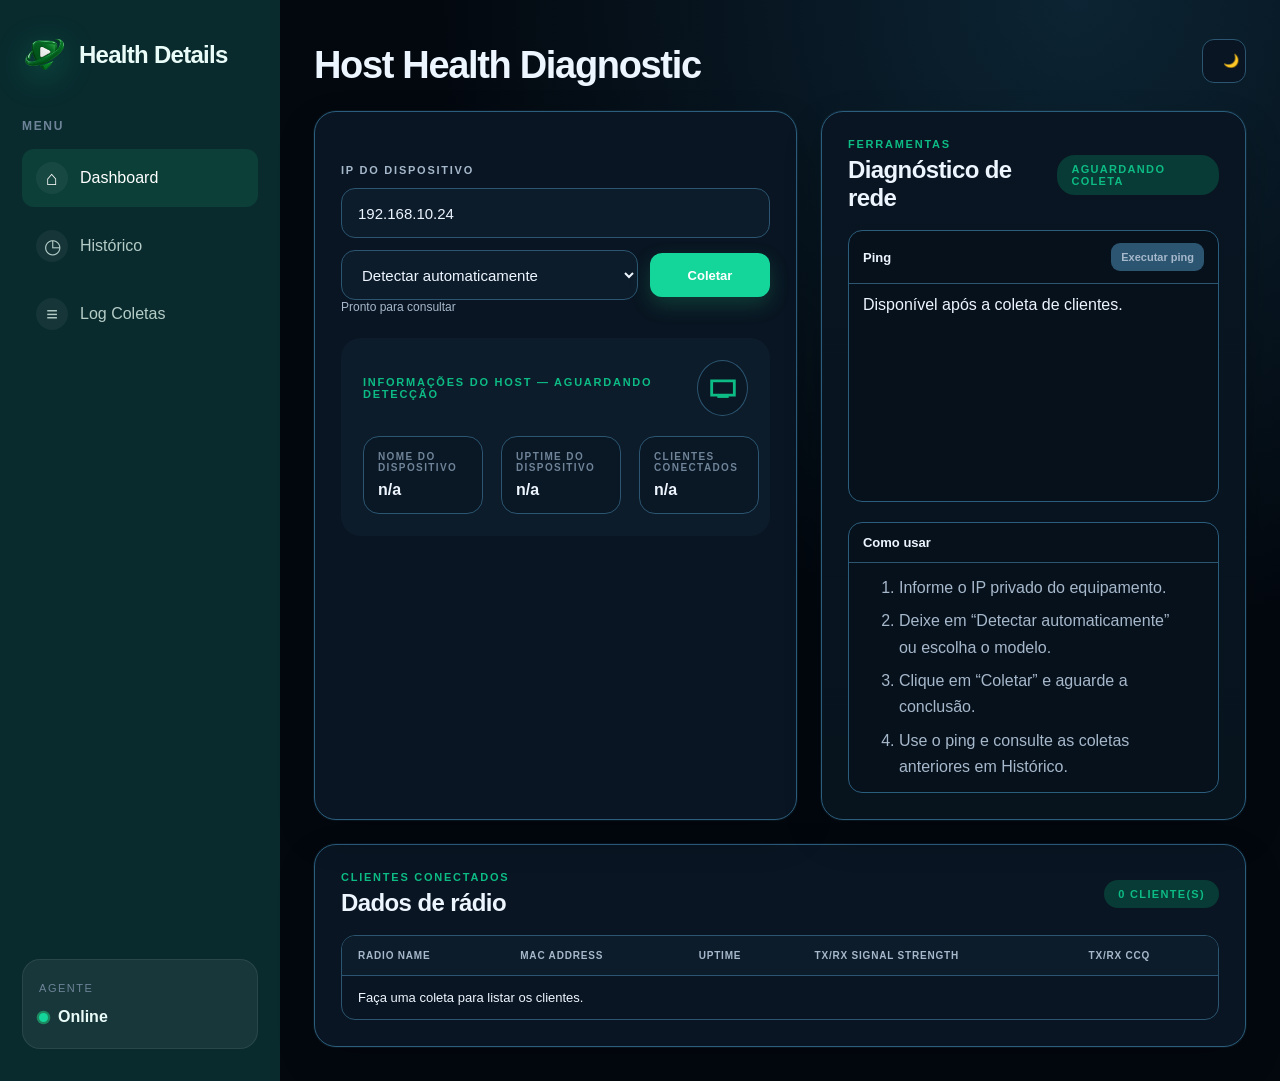
==== login.html @ c727311e "Prepare Vercel session and authenticated agent proxy" ====
<!DOCTYPE html>
<html lang="pt-BR">
<head>
  <meta charset="UTF-8" />
  <meta name="viewport" content="width=device-width, initial-scale=1.0" />
  <title>Acesso · Health Details</title>
  <link rel="icon" type="image/png" href="assets/health-details-logo.png" />
  <link rel="stylesheet" href="styles.css" />
</head>
<body>
  <main class="access-page">
    <form class="access-card" id="accessForm">
      <img class="brand__icon" src="assets/health-details-logo.png" alt="Health Details" />
      <span class="panel__kicker">Acesso interno</span>
      <h1>Health Details</h1>
      <p>Informe a senha de acesso para continuar.</p>
      <label for="accessPassword">Senha</label>
      <input id="accessPassword" name="password" type="password" autocomplete="current-password" required />
      <button class="primary-button" type="submit">Entrar</button>
      <div class="status-text" id="accessStatus" aria-live="polite"></div>
    </form>
  </main>
  <script>
    const form = document.getElementById('accessForm');
    const status = document.getElementById('accessStatus');
    fetch('/api/auth/session', { cache: 'no-store' }).then((response) => response.json()).then((session) => {
      if (!session.required || session.authenticated) window.location.replace('/');
    }).catch(() => window.location.replace('/'));
    form.addEventListener('submit', async (event) => {
      event.preventDefault();
      status.textContent = 'Verificando…';
      const response = await fetch('/api/auth/login', { method: 'POST', headers: { 'Content-Type': 'application/json' }, body: JSON.stringify({ password: form.password.value }) });
      const result = await response.json();
      if (response.ok) window.location.replace('/');
      else status.textContent = result.message || 'Não foi possível entrar.';
    });
  </script>
</body>
</html>
---- styles.css ----
* {
  box-sizing: border-box;
  -webkit-font-smoothing: antialiased;
}

:root {
  --bg: #03080f;
  --panel: #091522;
  --panel-soft: #0d1c2b;
  --text: #edf5ff;
  --text-soft: #a6b8cb;
  --text-light: #6f8499;
  --muted: #8297aa;
  --line: #2b5570;
  --green: #14d69a;
  --green-dark: #0dbb84;
  --green-soft: #083b35;
  --blue: #22c6df;
  --blue-soft: #082f3b;
  --orange: #f2b94b;
  --orange-soft: #3c2c0b;
  --red: #ef6b73;
  --red-soft: #3b1720;
  --shadow: rgba(0, 0, 0, 0.34);
  --font: "Inter", "Segoe UI", Arial, sans-serif;
}

body {
  margin: 0;
  color: var(--text);
  background: radial-gradient(circle at 84% 0%, #0c2433 0%, var(--bg) 42%);
  font-family: var(--font);
}

.app-shell { min-height: 100vh; display: flex; }

.sidebar {
  width: 280px;
  background: #092b2e;
  color: #eafcf8;
  padding: 32px 22px;
  display: flex;
  flex-direction: column;
  gap: 34px;
}

.brand {
  display: flex;
  align-items: center;
  gap: 12px;
}

.brand__icon {
  width: 45px;
  height: 45px;
  border-radius: 50%;
  object-fit: contain;
  filter: drop-shadow(0 8px 16px rgba(20, 214, 154, .28));
}

.brand__icon svg {
  width: 30px;
  height: 30px;
}

.brand__text {
  font-size: 24px;
  font-weight: 800;
  letter-spacing: -0.03em;
}

.navigation {
  margin-top: 8px;
}

.nav-label {
  font-size: 12px;
  font-weight: 800;
  letter-spacing: 0.14em;
  text-transform: uppercase;
  color: var(--text-light);
  margin-bottom: 16px;
}

.nav-link {
  width: 100%;
  border: 0;
  background: transparent;
  font: inherit;
  text-align: left;
  cursor: pointer;
  display: flex;
  align-items: center;
  gap: 12px;
  padding: 13px 14px;
  border-radius: 12px;
  color: #b5ccc7;
  text-decoration: none;
  margin-bottom: 10px;
  transition: 0.2s ease;
}

.nav-link:hover,
.nav-link.active {
  background: rgba(34, 181, 115, 0.14);
  color: #fff;
}

.nav-link__icon {
  width: 32px;
  height: 32px;
  border-radius: 50%;
  display: flex;
  align-items: center;
  justify-content: center;
  background: rgba(255, 255, 255, 0.05);
  font-size: 20px;
}

.sidebar-card {
  margin-top: auto;
  background: rgba(255, 255, 255, 0.06);
  border: 1px solid rgba(255, 255, 255, 0.08);
  border-radius: 18px;
  padding: 22px 16px;
}

.sidebar-card__label {
  font-size: 11px;
  color: var(--text-light);
  letter-spacing: 0.14em;
  text-transform: uppercase;
}

.sidebar-card__status {
  margin-top: 14px;
  display: flex;
  align-items: center;
  gap: 10px;
}

.sidebar-card__text {
  font-size: 16px;
  font-weight: 700;
}

.pulse-dot {
  width: 9px;
  height: 9px;
  border-radius: 50%;
  background: var(--green);
  box-shadow: 0 0 0 0 rgba(34, 181, 115, 0.8);
  animation: pulse 2s infinite;
}

.sidebar-footer {
  margin-top: auto;
  border-top: 1px solid rgba(255, 255, 255, 0.10);
  padding-top: 22px;
  display: flex;
  align-items: center;
  gap: 12px;
  color: var(--text-light);
  font-size: 13px;
}

.sidebar-footer__icon {
  color: var(--green);
  font-size: 22px;
}

.main {
  flex: 1;
  min-width: 0;
  padding: 34px;
}

.topbar {
  display: flex;
  align-items: center;
  justify-content: space-between;
  gap: 24px;
}

.section-kicker,
.panel__kicker {
  display: block;
  color: var(--green-dark);
  font-size: 11px;
  font-weight: 800;
  text-transform: uppercase;
  letter-spacing: 0.16em;
}

.topbar h1 {
  margin: 10px 0 0;
  font-size: clamp(30px, 3vw, 38px);
  letter-spacing: -0.035em;
}

.topbar__right {
  display: flex;
  gap: 12px;
  align-items: center;
}

.icon-button,
.primary-button,
.ghost-button {
  min-height: 44px;
  padding: 10px 20px;
  border-radius: 12px;
  font-family: inherit;
  font-size: 13px;
  font-weight: 800;
  cursor: pointer;
  transition: 0.2s ease;
}

.icon-button {
  width: 44px;
  background: var(--panel);
  color: var(--text);
  border: 1px solid var(--line);
}

.icon-button:hover,
.ghost-button:hover {
  transform: translateY(-2px);
}

.primary-button {
  background: var(--green);
  color: white;
  border: none;
  box-shadow: 0 8px 20px rgba(34, 181, 115, 0.24);
}

.primary-button:hover {
  background: var(--green-dark);
}

.button-icon {
  margin-right: 8px;
}

.ghost-button {
  background: var(--panel-soft);
  color: var(--green-dark);
  border: 1px solid var(--line);
}

.content-grid {
  margin-top: 24px;
  display: grid;
  grid-template-columns: minmax(0, 1fr) minmax(0, 0.88fr);
  gap: 24px;
}

.panel {
  background: var(--panel);
  border-radius: 22px;
  padding: 26px;
  box-shadow: 0 10px 36px var(--shadow);
  border: 1px solid rgba(89, 156, 124, 0.05);
}

.panel__header {
  display: flex;
  align-items: center;
  justify-content: space-between;
  gap: 16px;
}

.panel__header h2 {
  margin: 6px 0 0;
  font-size: 24px;
  letter-spacing: -0.025em;
}

.panel__header.compact h2 {
  font-size: 22px;
}

.panel__badge {
  background: var(--green-soft);
  color: var(--green-dark);
  border-radius: 18px;
  padding: 8px 14px;
  font-weight: 800;
  font-size: 11px;
  letter-spacing: 0.12em;
  text-transform: uppercase;
}

.panel__badge.success {
  background: var(--green-soft);
  color: var(--green-dark);
}

.panel__badge.warning {
  background: var(--orange-soft);
  color: #925a17;
}

.panel__badge.danger {
  background: var(--red-soft);
  color: #a34241;
}

.verification {
  margin-top: 26px;
}

.control-label {
  font-size: 11px;
  font-weight: 800;
  color: var(--text-soft);
  text-transform: uppercase;
  letter-spacing: 0.16em;
}

.input-row {
  display: flex;
  flex-wrap: wrap;
  gap: 12px;
  align-items: center;
  margin-top: 12px;
}

.input-row input[type="text"],
.input-row select {
  flex: 1 1 180px;
  min-height: 50px;
  background: var(--panel-soft);
  border: 1px solid var(--line);
  border-radius: 14px;
  padding: 14px 16px;
  color: var(--text);
  font-size: 15px;
  outline: none;
}

.input-row input[type="text"]:focus {
  border-color: var(--green);
  box-shadow: 0 0 0 3px rgba(34, 181, 115, 0.14);
}

.access-page { min-height: 100vh; display: grid; place-items: center; padding: 24px; }
.access-card { width: min(400px, 100%); display: grid; gap: 14px; padding: 32px; border: 1px solid #2b5d7c; border-radius: 22px; background: var(--panel); box-shadow: 0 20px 60px var(--shadow); }
.access-card h1 { margin: 0; font-size: 30px; }
.access-card p { margin: 0 0 6px; color: var(--text-soft); }
.access-card label { color: var(--text-soft); font-size: 12px; font-weight: 700; }
.access-card input { min-height: 48px; border: 1px solid var(--line); border-radius: 12px; padding: 12px 14px; color: var(--text); background: var(--panel-soft); font: inherit; }

.input-row select:focus {
  border-color: var(--green);
  box-shadow: 0 0 0 3px rgba(34, 181, 115, 0.14);
  outline: none;
}

.input-row .primary-button {
  min-width: 120px;
}

.inline-row {
  justify-content: space-between;
  flex-wrap: wrap;
  gap: 14px;
}

.check-row {
  display: flex;
  align-items: center;
  gap: 10px;
  font-size: 12px;
  color: var(--text-soft);
}

.check-row input[type="checkbox"] {
  accent-color: var(--green);
}

.status-text {
  color: var(--text-soft);
  font-size: 12px;
}

.device-profile {
  margin-top: 24px;
  background: var(--panel-soft);
  border-radius: 20px;
  padding: 22px;
}

.device-profile__header {
  display: flex;
  align-items: center;
  justify-content: space-between;
}

.device-profile__header h3 {
  margin: 8px 0 0;
  font-size: 30px;
  letter-spacing: -0.03em;
}

.device-icon {
  width: 56px;
  height: 56px;
  border-radius: 50%;
  background: white;
  display: flex;
  align-items: center;
  justify-content: center;
  color: var(--green-dark);
  border: 1px solid var(--line);
}

.device-icon svg {
  width: 34px;
  height: 34px;
  fill: none;
  stroke: currentColor;
  stroke-width: 2;
}

.device-grid {
  margin-top: 20px;
  display: grid;
  grid-template-columns: repeat(3, minmax(120px, 1fr));
  gap: 18px;
}

.clients-panel {
  grid-column: 1 / -1;
  margin-top: 24px;
}

.collection-log-panel {
  grid-column: 1 / -1;
  margin-top: 0;
}

.collection-log {
  min-height: 120px;
  max-height: 220px;
  overflow: auto;
  margin-top: 18px;
  padding: 14px 16px;
  border-radius: 14px;
  background: #102b2d;
  color: #cce8df;
  font: 12px/1.75 ui-monospace, SFMono-Regular, Menlo, monospace;
}

.clients-table-wrap {
  overflow-x: auto;
  margin-top: 18px;
  border: 1px solid var(--line);
  border-radius: 14px;
}

.clients-table {
  width: 100%;
  min-width: 760px;
  border-collapse: collapse;
  font-size: 13px;
}

.clients-table th,
.clients-table td {
  padding: 14px 16px;
  text-align: left;
  border-bottom: 1px solid var(--line);
}

.clients-table th {
  color: var(--text-soft);
  font-size: 10px;
  letter-spacing: .08em;
  text-transform: uppercase;
  background: var(--panel-soft);
}

.clients-table tr:last-child td {
  border-bottom: 0;
}

.clients-table td {
  color: var(--text);
}

.device-detail {
  background: white;
  border-radius: 16px;
  padding: 14px;
  border: 1px solid var(--line);
}

.device-detail__label {
  display: block;
  color: var(--text-light);
  font-size: 10px;
  font-weight: 700;
  text-transform: uppercase;
  letter-spacing: 0.14em;
}

.device-detail__value {
  display: block;
  margin-top: 8px;
  color: var(--text);
  font-size: 16px;
  font-weight: 800;
  overflow-wrap: anywhere;
}

.monitor-stack {
  display: grid;
  gap: 20px;
  margin-top: 18px;
}

.monitor-window {
  min-width: 0;
  border: 1px solid var(--line);
  border-radius: 14px;
  background: rgba(255, 255, 255, .72);
  overflow: hidden;
}

.monitor-window__header {
  display: flex;
  align-items: center;
  justify-content: space-between;
  gap: 10px;
  padding: 12px 14px;
  border-bottom: 1px solid var(--line);
}

.monitor-window__title {
  font-size: 13px;
  font-weight: 800;
}

.monitor-action {
  border: 0;
  border-radius: 9px;
  padding: 8px 10px;
  background: var(--green);
  color: white;
  font: inherit;
  font-size: 11px;
  font-weight: 800;
  cursor: pointer;
}

.monitor-action:disabled {
  cursor: not-allowed;
  background: var(--line);
  color: var(--text-soft);
}

.monitor-window__body {
  padding: 12px 14px;
}

.monitor-window__text,
.monitor-output,
.clients-table td,
.collection-log {
  overflow-wrap: anywhere;
  word-break: break-word;
}

.panel-health {
  background: linear-gradient(180deg, #ffffff 0%, #eefbf7 100%);
}

.health-rings {
  display: flex;
  align-items: center;
  justify-content: center;
  margin: 28px 0 16px;
}

.health-ring {
  width: 150px;
  height: 150px;
  border-radius: 50%;
  background: conic-gradient(var(--green) var(--health-score, 97%), #dcebe7 var(--health-score, 97%));
  display: flex;
  align-items: center;
  justify-content: center;
  box-shadow: inset 0 0 0 2px var(--panel);
}

.health-ring__inner {
  width: 118px;
  height: 118px;
  border-radius: 50%;
  background: white;
  display: flex;
  flex-direction: column;
  align-items: center;
  justify-content: center;
  color: var(--text);
}

.health-ring__inner span {
  font-size: 34px;
  font-weight: 800;
}

.health-ring__inner small {
  font-size: 10px;
  color: var(--text-light);
  font-weight: 800;
  text-transform: uppercase;
}

.signals {
  margin-top: 20px;
}

.signal-row {
  display: flex;
  align-items: center;
  gap: 10px;
  margin: 12px 0;
}

.signal-label {
  width: 68px;
  color: var(--text-soft);
  font-size: 11px;
  font-weight: 800;
}

.signal-track {
  flex: 1;
  height: 8px;
  border-radius: 20px;
  background: var(--line);
  overflow: hidden;
}

.signal-fill {
  height: 100%;
  border-radius: 20px;
  width: 50%;
  background: var(--green);
}

.signal-fill--cpu { width: 42%; background: var(--blue); }
.signal-fill--memory { width: 61%; background: var(--green); }
.signal-fill--signal { width: 75%; background: var(--orange); }

.signal-value {
  color: var(--text-soft);
  font-size: 12px;
  font-weight: 700;
  width: 50px;
  text-align: right;
}

.client-list-section {
  margin-top: 20px;
  border-top: 1px solid var(--line);
  padding-top: 16px;
}

.client-list-header {
  display: flex;
  align-items: center;
  justify-content: space-between;
}

.client-list-header .panel__kicker {
  color: var(--green-dark);
}

.client-list-refresh {
  color: var(--text-soft);
  font-size: 11px;
  font-weight: 800;
}

.client-list {
  margin-top: 14px;
}

.client-row {
  display: flex;
  align-items: center;
  justify-content: space-between;
  gap: 12px;
  padding: 12px 0;
  border-bottom: 1px solid var(--line);
}

.client-row:last-child {
  border-bottom: none;
}

.client-row__mac {
  color: var(--text);
  font-size: 12px;
  font-weight: 800;
  flex: 1;
}

.client-row__ccq {
  color: var(--green-dark);
  font-weight: 900;
  font-size: 12px;
}

.client-row__signal {
  color: var(--text-soft);
  font-size: 12px;
}

.health-summary {
  margin-top: 24px;
  border-top: 1px solid var(--line);
  padding-top: 16px;
}

.health-summary__row {
  display: flex;
  justify-content: space-between;
  align-items: center;
  padding: 12px 0;
  border-bottom: 1px solid var(--line);
}

.health-summary__row:last-child {
  border-bottom: none;
}

.health-summary__label {
  color: var(--text-soft);
  font-size: 11px;
  font-weight: 700;
}

.health-summary__value {
  font-weight: 800;
  font-size: 16px;
}

.lower-grid {
  margin-top: 18px;
  display: grid;
  grid-template-columns: 1fr 1fr;
  gap: 18px;
  padding: 20px;
}

.lower-panel {
  background: var(--panel);
  border-radius: 14px;
}

.event-list,
.history-list {
  margin-top: 16px;
}

.event-item,
.history-item {
  display: flex;
  align-items: center;
  gap: 12px;
  padding: 14px 0;
  border-top: 1px solid var(--line);
}

.event-item:first-child,
.history-item:first-child {
  border-top: none;
}

.event-time,
.history-date {
  color: var(--text-light);
  font-size: 11px;
}

.event-text {
  flex: 1;
  color: var(--text-soft);
  font-size: 13px;
}

.event-code {
  color: var(--green-dark);
  font-size: 11px;
  font-weight: 900;
  padding: 4px 8px;
  border-radius: 12px;
  background: var(--green-soft);
}

.event-code.warn {
  background: var(--orange-soft);
  color: #9c6a16;
}

.event-code.fail {
  background: var(--red-soft);
  color: #9c4a46;
}

.history-item {
  align-items: center;
}

.history-title {
  flex: 1;
  font-weight: 800;
  color: var(--text);
}

.history-score {
  color: var(--green-dark);
  font-size: 16px;
  font-weight: 900;
}

@media (max-width: 960px) {
  .app-shell {
    flex-direction: column;
  }

  .sidebar {
    width: 100%;
  }

  .content-grid,
  .lower-grid {
    grid-template-columns: 1fr;
  }

  .main {
    padding: 22px;
  }

  .clients-table {
    min-width: 640px;
  }
}

@media (max-width: 560px) {
  .main { padding: 16px; }
  .topbar h1 { font-size: 28px; }
  .panel { padding: 18px; border-radius: 16px; }
  .panel__header h2 { font-size: 20px; }
  .device-grid { grid-template-columns: 1fr; gap: 10px; }
  .input-row .primary-button { width: 100%; }
  .panel__badge { font-size: 9px; padding: 7px 9px; }
  .monitor-window__header { align-items: flex-start; flex-direction: column; }
  .monitor-action { width: 100%; }
}

@keyframes pulse {
  70% {
    box-shadow: 0 0 0 12px rgba(34, 181, 115, 0);
  }

  100% {
    box-shadow: 0 0 0 0 rgba(34, 181, 115, 0);
  }
}

/* Host Health Diagnostic: painel escuro de alto contraste. */
.panel-health {
  display: flex;
  flex-direction: column;
  min-height: 510px;
  background: linear-gradient(180deg, #091522 0%, #07141e 100%);
}

.monitor-stack {
  grid-template-rows: repeat(2, minmax(180px, 1fr));
  flex: 1;
}

.monitor-window {
  display: flex;
  flex-direction: column;
  background: #07111c;
}

.monitor-window__body {
  flex: 1;
  overflow: auto;
}

.ping-summary {
  display: grid;
  grid-template-columns: repeat(3, minmax(0, 1fr));
  gap: 12px;
  padding: 18px;
}

.ping-summary__status {
  grid-column: 1 / -1;
  font-size: 16px;
}

.ping-summary__status.is-online { color: var(--green); }
.ping-summary__status.is-offline { color: var(--red); }
.ping-summary__item {
  padding: 12px;
  border: 1px solid var(--line);
  border-radius: 10px;
  background: var(--panel-soft);
}
.ping-summary__item span { display: block; color: var(--text-light); font-size: 11px; }
.ping-summary__item strong { display: block; margin-top: 5px; color: var(--text); font-size: 15px; }

.device-detail,
.device-icon {
  background: #0a1724;
}

.collection-log { background: #050c14; color: #b7d9d6; }
.clients-table th { background: #0d1c2b; }
.panel { border-color: #2b5d7c; box-shadow: 0 0 0 1px rgba(87, 170, 207, .08), 0 16px 38px rgba(0, 0, 0, .2); }
.monitor-window { border-color: #2b5d7c; }
.device-detail { border-color: #2b5570; }
.usage-steps { margin: 0; padding: 0 20px 0 36px; color: var(--text-soft); line-height: 1.65; }
.usage-steps li + li { margin-top: 7px; }

.app-view[hidden],
.collection-modal[hidden] { display: none; }

.history-heading {
  display: flex;
  align-items: flex-start;
  justify-content: space-between;
  gap: 20px;
  margin: 26px 0 18px;
}

.history-heading h2 {
  margin: 7px 0;
  font-size: 32px;
}

.history-heading p {
  margin: 0;
  color: var(--text-soft);
}

.history-list {
  display: grid;
  gap: 14px;
}

.history-dropdown {
  padding: 0;
  overflow: hidden;
}

.history-dropdown summary {
  display: grid;
  gap: 6px;
  padding: 20px 54px 20px 22px;
  cursor: pointer;
  list-style: none;
  position: relative;
}

.history-dropdown summary::-webkit-details-marker { display: none; }
.history-dropdown summary::after {
  content: '⌄';
  position: absolute;
  right: 22px;
  top: 24px;
  color: var(--green);
  font-size: 20px;
  transition: transform .2s ease;
}
.history-dropdown[open] summary::after { transform: rotate(180deg); }
.history-dropdown[open] summary { border-bottom: 1px solid var(--line); }
.history-dropdown__title { font-weight: 800; font-size: 17px; }
.history-dropdown__meta { color: var(--text-soft); font-size: 13px; }
.history-dropdown__content { padding: 22px; }
.history-dropdown__content h3 { margin: 24px 0 0; font-size: 17px; }
.history-actions { display: flex; justify-content: flex-end; margin-top: 26px; padding-top: 18px; border-top: 1px solid var(--line); }
.history-delete-button {
  border: 1px solid rgba(239, 107, 115, .5);
  border-radius: 9px;
  padding: 8px 11px;
  background: var(--red-soft);
  color: var(--red);
  font: inherit;
  font-size: 12px;
  font-weight: 800;
  cursor: pointer;
}
.history-delete-button:hover { background: rgba(239, 107, 115, .18); }
.history-delete-button:disabled { cursor: wait; opacity: .65; }

.history-host-grid {
  display: grid;
  grid-template-columns: repeat(5, minmax(110px, 1fr));
  gap: 12px;
}

.history-host-detail {
  padding: 13px;
  border-radius: 12px;
  background: var(--panel-soft);
  border: 1px solid var(--line);
}

.history-host-detail span {
  display: block;
  color: var(--text-light);
  font-size: 10px;
  letter-spacing: .1em;
  text-transform: uppercase;
}

.history-host-detail strong { display: block; margin-top: 7px; overflow-wrap: anywhere; }
.history-empty { color: var(--text-soft); text-align: center; }
.history-empty-text { color: var(--text-soft); }

.collection-modal {
  position: fixed;
  z-index: 50;
  inset: 0;
  display: grid;
  place-items: center;
  padding: 24px;
  background: rgba(1, 8, 15, .72);
  backdrop-filter: blur(5px);
}

.collection-modal__card {
  width: min(390px, 100%);
  padding: 34px 28px;
  border-radius: 20px;
  text-align: center;
  background: #0a1724;
  border: 1px solid #235169;
  box-shadow: 0 24px 70px rgba(0, 0, 0, .48);
}

.collection-modal__card h2 { margin: 18px 0 9px; font-size: 22px; }
.collection-modal__card p { min-height: 22px; margin: 0; color: var(--text-soft); }
.collection-spinner {
  display: inline-block;
  width: 42px;
  height: 42px;
  border: 4px solid rgba(20, 214, 154, .2);
  border-top-color: var(--green);
  border-radius: 50%;
  animation: collection-spin .8s linear infinite;
}

@keyframes collection-spin { to { transform: rotate(360deg); } }

@media (max-width: 960px) {
  .history-host-grid { grid-template-columns: repeat(2, minmax(0, 1fr)); }
  .sidebar { padding: 20px 22px; gap: 18px; }
  .sidebar-card { margin-top: 0; }
}

@media (max-width: 560px) {
  .history-heading { align-items: flex-start; flex-direction: column; }
  .history-host-grid { grid-template-columns: 1fr; }
  .sidebar { padding: 16px; gap: 16px; }
  .sidebar-card { display: block; margin-top: 0; padding: 13px 14px; }
  .sidebar-card__status { margin-top: 8px; }
  .navigation { display: flex; gap: 8px; margin: 0; flex-wrap: wrap; }
  .nav-label { display: none; }
  .nav-link { width: auto; margin: 0; padding: 10px; }
  .ping-summary { grid-template-columns: 1fr; }
  .ping-summary__status { grid-column: auto; }
}
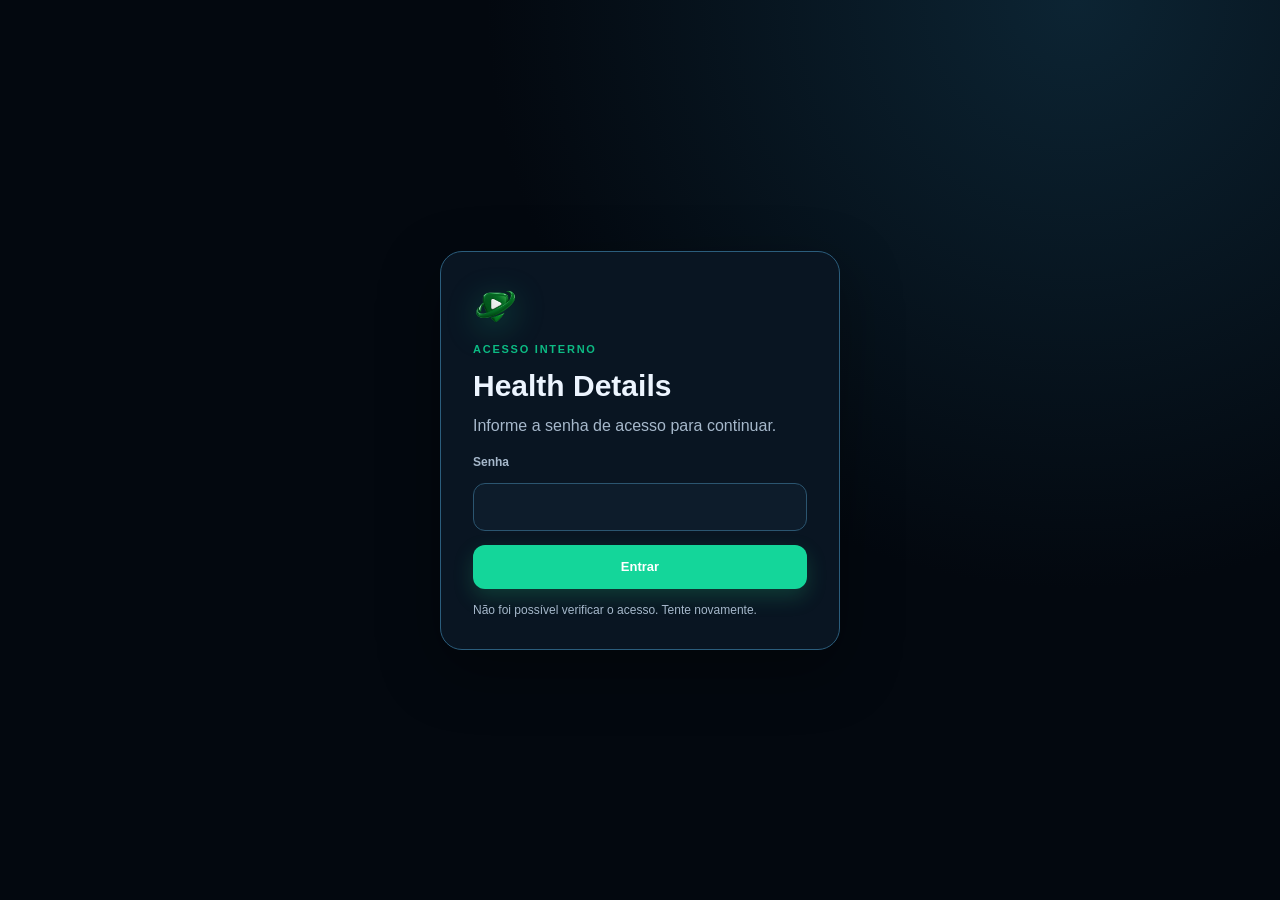
==== commit 1d681ab7: "Prepare logout session expiry and persistent login throttling" ====
--- a/login.html
+++ b/login.html
@@ -20,20 +20,6 @@
       <div class="status-text" id="accessStatus" aria-live="polite"></div>
     </form>
   </main>
-  <script>
-    const form = document.getElementById('accessForm');
-    const status = document.getElementById('accessStatus');
-    fetch('/api/auth/session', { cache: 'no-store' }).then((response) => response.json()).then((session) => {
-      if (!session.required || session.authenticated) window.location.replace('/');
-    }).catch(() => window.location.replace('/'));
-    form.addEventListener('submit', async (event) => {
-      event.preventDefault();
-      status.textContent = 'Verificando…';
-      const response = await fetch('/api/auth/login', { method: 'POST', headers: { 'Content-Type': 'application/json' }, body: JSON.stringify({ password: form.password.value }) });
-      const result = await response.json();
-      if (response.ok) window.location.replace('/');
-      else status.textContent = result.message || 'Não foi possível entrar.';
-    });
-  </script>
+  <script src="login.js"></script>
 </body>
 </html>
--- a/styles.css
+++ b/styles.css
@@ -935,6 +935,8 @@
 .usage-steps { margin: 0; padding: 0 20px 0 36px; color: var(--text-soft); line-height: 1.65; }
 .usage-steps li + li { margin-top: 7px; }
 
+.app-shell[hidden],
+#logoutButton[hidden],
 .app-view[hidden],
 .collection-modal[hidden] { display: none; }
 
